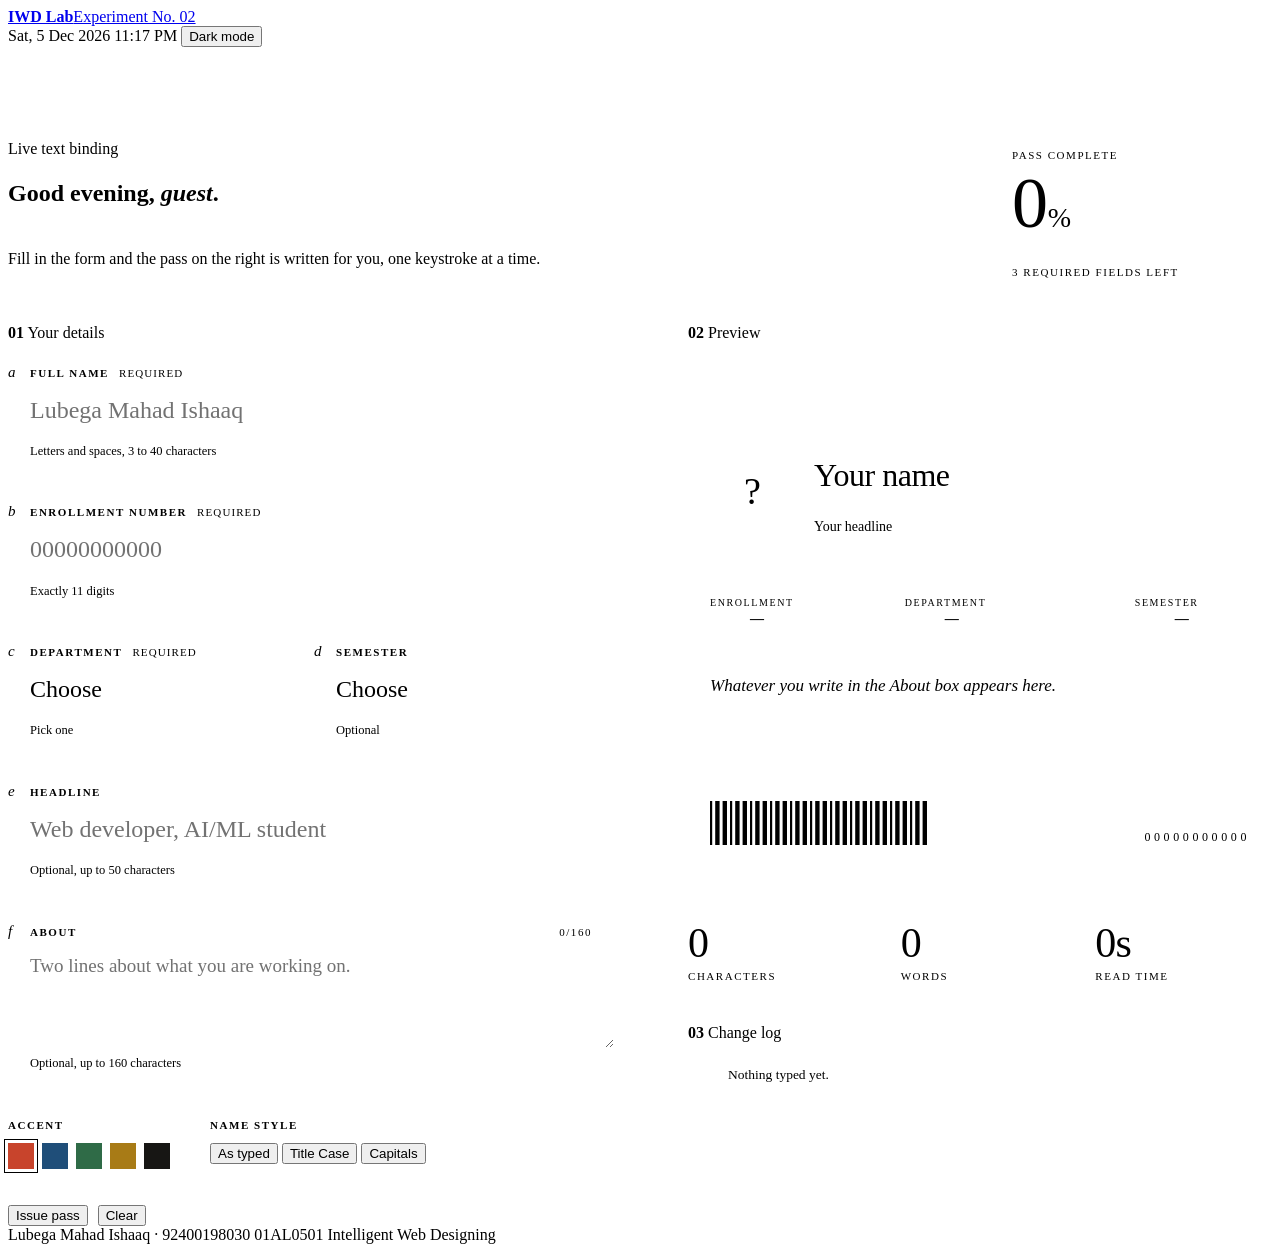
==== experiment-2/index.html @ 5ffbc09e "Add experiment 2" ====
<!DOCTYPE html>
<html lang="en" data-theme="light">
<head>
  <meta charset="UTF-8">
  <meta name="viewport" content="width=device-width, initial-scale=1.0">
  <title>Lab Pass Studio | IWD Experiment 2</title>
  <meta name="description" content="Experiment 2: a responsive interface that rewrites page text as the user types.">
  <link rel="stylesheet" href="../assets/css/base.css">
  <link rel="stylesheet" href="style.css">
</head>
<body>

  <header class="masthead">
    <div class="masthead-row">
      <a class="wordmark" href="../index.html"><b>IWD Lab</b><span>Experiment No. 02</span></a>
      <div class="mast-meta">
        <span class="hide-sm" id="clock">&nbsp;</span>
        <button class="text-btn" id="themeBtn" type="button">Dark mode</button>
      </div>
    </div>
  </header>

  <main class="page">

    <!-- headline: rewritten by JavaScript as the user types -->
    <section class="hero">
      <div class="hero-text">
        <p class="kicker">Live text binding</p>
        <h1 class="display" id="greeting">Good day, <em>guest</em>.</h1>
        <p class="deck" id="deck">Fill in the form and the pass on the right is written for you, one keystroke at a time.</p>
      </div>
      <div class="meter" aria-live="polite">
        <span class="meter-label">Pass complete</span>
        <span class="meter-value"><span id="pctValue">0</span><small>%</small></span>
        <div class="meter-track"><div class="meter-fill" id="pctFill"></div></div>
        <span class="meter-note" id="pctNote">3 required fields left</span>
      </div>
    </section>

    <section class="workspace">

      <!-- left column: the form -->
      <form class="form-col" id="profileForm" novalidate>
        <div class="sec-label"><b>01</b> Your details</div>

        <div class="field" data-field="name">
          <label for="name"><span class="n">a</span>Full name <i>required</i></label>
          <input type="text" id="name" name="name" placeholder="Lubega Mahad Ishaaq" autocomplete="name" maxlength="40">
          <p class="hint" data-default="Letters and spaces, 3 to 40 characters">Letters and spaces, 3 to 40 characters</p>
        </div>

        <div class="field" data-field="enrollment">
          <label for="enrollment"><span class="n">b</span>Enrollment number <i>required</i></label>
          <input type="text" id="enrollment" name="enrollment" placeholder="00000000000" inputmode="numeric" maxlength="11">
          <p class="hint" data-default="Exactly 11 digits">Exactly 11 digits</p>
        </div>

        <div class="pair">
          <div class="field" data-field="department">
            <label for="department"><span class="n">c</span>Department <i>required</i></label>
            <select id="department" name="department">
              <option value="">Choose</option>
              <option>BS - AI ML &amp; DS</option>
              <option>Computer Engineering</option>
              <option>Information Technology</option>
              <option>Electronics &amp; Communication</option>
            </select>
            <p class="hint" data-default="Pick one">Pick one</p>
          </div>

          <div class="field" data-field="semester">
            <label for="semester"><span class="n">d</span>Semester</label>
            <select id="semester" name="semester">
              <option value="">Choose</option>
              <option>Semester 3</option>
              <option>Semester 4</option>
              <option>Semester 5</option>
              <option>Semester 6</option>
            </select>
            <p class="hint" data-default="Optional">Optional</p>
          </div>
        </div>

        <div class="field" data-field="headline">
          <label for="headline"><span class="n">e</span>Headline</label>
          <input type="text" id="headline" name="headline" placeholder="Web developer, AI/ML student" maxlength="50">
          <p class="hint" data-default="Optional, up to 50 characters">Optional, up to 50 characters</p>
        </div>

        <div class="field" data-field="about">
          <label for="about"><span class="n">f</span>About <span class="counter" id="aboutCounter">0/160</span></label>
          <textarea id="about" name="about" rows="3" maxlength="160" placeholder="Two lines about what you are working on."></textarea>
          <p class="hint" data-default="Optional, up to 160 characters">Optional, up to 160 characters</p>
        </div>

        <div class="options">
          <div>
            <span class="opt-label">Accent</span>
            <div class="swatches" id="swatches" role="radiogroup" aria-label="Accent colour">
              <button type="button" class="swatch active" data-color="#c8442c" data-name="Vermillion" style="--c:#c8442c" aria-label="Vermillion"></button>
              <button type="button" class="swatch" data-color="#1f4e79" data-name="Navy" style="--c:#1f4e79" aria-label="Navy"></button>
              <button type="button" class="swatch" data-color="#2f6b47" data-name="Forest" style="--c:#2f6b47" aria-label="Forest"></button>
              <button type="button" class="swatch" data-color="#a87b16" data-name="Ochre" style="--c:#a87b16" aria-label="Ochre"></button>
              <button type="button" class="swatch" data-color="#171614" data-name="Ink" style="--c:#171614" aria-label="Ink"></button>
            </div>
          </div>
          <div>
            <span class="opt-label">Name style</span>
            <div class="tabs" id="caseControl">
              <button type="button" data-case="normal" class="active">As typed</button>
              <button type="button" data-case="title">Title Case</button>
              <button type="button" data-case="upper">Capitals</button>
            </div>
          </div>
        </div>

        <div class="actions">
          <button type="submit" class="btn">Issue pass</button>
          <button type="button" class="btn ghost" id="resetBtn">Clear</button>
        </div>
      </form>

      <!-- right column: everything here is written by script.js -->
      <aside class="preview-col">
        <div class="sec-label"><b>02</b> Preview</div>

        <article class="pass" id="pass">
          <header class="pass-top">
            <span>IWD Lab Pass</span>
            <span id="pvYear">2026</span>
          </header>

          <div class="pass-main">
            <div class="monogram" id="pvInitials">?</div>
            <div class="pass-id">
              <h2 id="pvName">Your name</h2>
              <p id="pvHeadline">Your headline</p>
            </div>
          </div>

          <dl class="pass-meta">
            <div><dt>Enrollment</dt><dd id="pvEnroll">&mdash;</dd></div>
            <div><dt>Department</dt><dd id="pvDept">&mdash;</dd></div>
            <div><dt>Semester</dt><dd id="pvSem">&mdash;</dd></div>
          </dl>

          <p class="pass-about" id="pvAbout">Whatever you write in the About box appears here.</p>

          <footer class="pass-foot">
            <svg class="barcode" id="barcode" viewBox="0 0 220 44" preserveAspectRatio="none" aria-hidden="true"></svg>
            <span class="code-num" id="pvCode">00000000000</span>
          </footer>

          <span class="stamp" id="stamp">Issued</span>
        </article>

        <div class="figures">
          <div><span id="stChars">0</span><small>Characters</small></div>
          <div><span id="stWords">0</span><small>Words</small></div>
          <div><span id="stRead">0s</span><small>Read time</small></div>
        </div>

        <div class="log">
          <div class="sec-label"><b>03</b> Change log</div>
          <ol id="log"><li class="empty">Nothing typed yet.</li></ol>
        </div>
      </aside>

    </section>
  </main>

  <div class="toast" id="toast" role="status" aria-live="polite"></div>

  <footer class="colophon">
    <span>Lubega Mahad Ishaaq &middot; 92400198030</span>
    <span>01AL0501 Intelligent Web Designing</span>
  </footer>

  <script src="script.js"></script>
</body>
</html>
---- experiment-2/style.css ----
/* Experiment 2 page styles. Shared colours and fonts are in ../assets/css/base.css */

:root { --pass: var(--accent); }

/* ---------- hero ---------- */
.hero {
  display: grid; grid-template-columns: minmax(0, 1fr) 260px; gap: 48px; align-items: end;
  padding: clamp(36px, 6vw, 80px) 0 40px;
  border-bottom: 1px solid var(--ink);
}
.hero .kicker { margin-bottom: 22px; }
.hero .display { min-height: 2em; }
.hero .display em { color: var(--pass); transition: color .3s; }
.hero .deck { margin-top: 22px; }

.meter { display: flex; flex-direction: column; gap: 6px; padding-bottom: 6px; }
.meter-label, .meter-note { font-size: 11px; letter-spacing: .14em; text-transform: uppercase; color: var(--ink-2); }
.meter-value { font-family: var(--serif); font-size: 72px; line-height: 1; letter-spacing: -.03em; }
.meter-value small { font-size: 28px; color: var(--ink-3); margin-left: 2px; }
.meter-track { height: 3px; background: var(--rule); margin: 8px 0 4px; }
.meter-fill { height: 100%; width: 0; background: var(--pass); transition: width .4s cubic-bezier(.2, .8, .2, 1); }

/* ---------- two-column workspace ---------- */
.workspace { display: grid; grid-template-columns: minmax(0, 1fr) minmax(0, 1fr); }
.form-col { padding: 0 48px 0 0; border-right: 1px solid var(--rule); }
.preview-col { padding: 0 0 0 48px; }

/* ---------- form ---------- */
.field { padding: 22px 0 6px; }
.field label {
  display: flex; align-items: baseline; gap: 10px;
  font-size: 11px; letter-spacing: .14em; text-transform: uppercase; color: var(--ink-2); font-weight: 700;
}
.field label .n { font-family: var(--serif); font-style: italic; font-size: 15px; letter-spacing: 0; text-transform: none; color: var(--ink-3); font-weight: 400; width: 12px; }
.field label i { font-style: normal; font-weight: 400; color: var(--ink-3); letter-spacing: .1em; }
.field label .counter { margin-left: auto; font-weight: 400; color: var(--ink-3); }
.field label .counter.near { color: var(--accent); }

input, select, textarea {
  display: block; width: 100%; margin-top: 8px;
  font-family: var(--serif); font-size: 24px; line-height: 1.3; color: var(--ink);
  background: transparent; border: 0; border-bottom: 1px solid var(--ink-3); border-radius: 0;
  padding: 6px 0 10px 22px; outline: none; transition: border-color .2s;
  -webkit-appearance: none; appearance: none;
}
textarea { font-size: 19px; resize: vertical; min-height: 84px; }
select {
  cursor: pointer;
  background-image: linear-gradient(45deg, transparent 50%, var(--ink-2) 50%), linear-gradient(135deg, var(--ink-2) 50%, transparent 50%);
  background-position: calc(100% - 12px) 55%, calc(100% - 6px) 55%;
  background-size: 6px 6px; background-repeat: no-repeat;
}
select option { font-family: var(--sans); font-size: 15px; color: #171614; }
::placeholder { color: var(--ink-3); opacity: .55; }
input:focus, select:focus, textarea:focus { border-bottom: 1px solid var(--ink); box-shadow: 0 1px 0 var(--ink); }

.hint { font-size: 12.5px; color: var(--ink-3); margin-top: 8px; padding-left: 22px; min-height: 19px; }
.hint::before { display: inline-block; width: 16px; }
.field.valid .hint { color: var(--good); }
.field.valid .hint::before { content: "\2713"; }
.field.invalid .hint { color: var(--bad); }
.field.invalid .hint::before { content: "\2715"; }
.field.invalid input, .field.invalid select, .field.invalid textarea { border-bottom-color: var(--bad); box-shadow: 0 1px 0 var(--bad); }

.pair { display: grid; grid-template-columns: 1fr 1fr; gap: 28px; }

.options { display: flex; gap: 40px; flex-wrap: wrap; padding: 26px 0 8px; }
.opt-label { display: block; font-size: 11px; letter-spacing: .14em; text-transform: uppercase; color: var(--ink-2); font-weight: 700; margin-bottom: 12px; }
.swatches { display: flex; gap: 8px; }
.swatch {
  width: 26px; height: 26px; background: var(--c); border: 0; cursor: pointer;
  outline: 1px solid transparent; outline-offset: 3px; transition: outline-color .15s, transform .15s;
}
.swatch:hover { transform: translateY(-2px); }
.swatch.active { outline-color: var(--ink); }

.actions { display: flex; gap: 10px; padding-top: 28px; }

/* ---------- the pass ---------- */
.pass {
  position: relative; margin-top: 28px; overflow: hidden;
  background: var(--card); border: 1px solid var(--ink);
  box-shadow: 10px 10px 0 -1px var(--paper), 10px 10px 0 0 var(--ink);
}
.pass-top {
  display: flex; justify-content: space-between; padding: 12px 22px;
  background: var(--pass); color: #fff; transition: background .3s;
  font-size: 11px; letter-spacing: .2em; text-transform: uppercase; font-weight: 700;
}
.pass-main { display: flex; gap: 20px; align-items: center; padding: 26px 22px 20px; }
.monogram {
  flex: none; width: 84px; height: 84px; display: grid; place-items: center;
  border: 1px solid var(--ink); font-family: var(--serif); font-size: 38px; letter-spacing: -.02em;
  background: var(--paper);
}
.pass-id { min-width: 0; }
.pass-id h2 { font-family: var(--serif); font-weight: 400; font-size: 32px; line-height: 1.08; letter-spacing: -.015em; word-break: break-word; }
.pass-id p { margin-top: 6px; font-size: 14px; color: var(--pass); transition: color .3s; }

.pass-meta { display: grid; grid-template-columns: 1.1fr 1.3fr .9fr; border-top: 1px solid var(--rule); border-bottom: 1px solid var(--rule); }
.pass-meta div { padding: 12px 22px; border-right: 1px solid var(--rule); min-width: 0; }
.pass-meta div:last-child { border-right: 0; }
.pass-meta dt { font-size: 10px; letter-spacing: .16em; text-transform: uppercase; color: var(--ink-3); }
.pass-meta dd { font-size: 14px; font-weight: 700; margin-top: 3px; word-break: break-word; }

.pass-about { font-family: var(--serif); font-style: italic; font-size: 17px; line-height: 1.45; color: var(--ink-2); padding: 18px 22px; min-height: 92px; }

.pass-foot { display: flex; align-items: flex-end; justify-content: space-between; gap: 16px; padding: 0 22px 20px; }
.barcode { width: 220px; max-width: 60%; height: 44px; color: var(--ink); }
.code-num { font-size: 12px; letter-spacing: .3em; color: var(--ink-2); }

.placeholder { color: var(--ink-3) !important; }

.stamp {
  position: absolute; right: 22px; bottom: 46px; transform: rotate(-8deg) scale(1.4); opacity: 0;
  border: 2px solid var(--pass); color: var(--pass); padding: 4px 12px;
  font-size: 12px; font-weight: 700; letter-spacing: .24em; text-transform: uppercase;
  transition: opacity .3s, transform .35s cubic-bezier(.2, 1.4, .4, 1);
  pointer-events: none;
}
.stamp.on { opacity: .9; transform: rotate(-8deg) scale(1); }

/* text flash when a value changes */
.flash { animation: flash .6s ease; }
@keyframes flash { from { background: color-mix(in srgb, var(--pass) 18%, transparent); } to { background: transparent; } }

/* ---------- figures + log ---------- */
.figures { display: grid; grid-template-columns: repeat(3, 1fr); margin-top: 40px; border-top: 1px solid var(--ink); border-bottom: 1px solid var(--rule); }
.figures div { padding: 16px 0 14px 18px; border-left: 1px solid var(--rule); }
.figures div:first-child { border-left: 0; padding-left: 0; }
.figures span { display: block; font-family: var(--serif); font-size: 42px; line-height: 1.05; letter-spacing: -.02em; }
.figures small { font-size: 11px; letter-spacing: .14em; text-transform: uppercase; color: var(--ink-2); }

.log { margin-top: 26px; }
.log ol { list-style: none; }
.log li { display: flex; justify-content: space-between; gap: 12px; padding: 9px 0; border-bottom: 1px dotted var(--rule); font-size: 13.5px; }
.log li time { color: var(--ink-3); font-size: 12px; }
.log li.empty { color: var(--ink-3); }
.log li:first-child:not(.empty) { animation: slideIn .35s ease; }
@keyframes slideIn { from { opacity: 0; transform: translateY(-6px); } to { opacity: 1; transform: none; } }

/* ---------- toast ---------- */
.toast {
  position: fixed; left: 50%; bottom: 28px; transform: translate(-50%, 20px); opacity: 0; pointer-events: none;
  background: var(--ink); color: var(--paper); padding: 14px 22px; font-size: 13px; letter-spacing: .04em;
  transition: opacity .25s, transform .25s; max-width: calc(100% - 32px);
}
.toast.show { opacity: 1; transform: translate(-50%, 0); }

/* ---------- responsive ---------- */
@media (max-width: 960px) {
  .hero { grid-template-columns: 1fr; gap: 28px; }
  .meter { max-width: 320px; }
  .workspace { grid-template-columns: 1fr; }
  .form-col { padding: 0; border-right: 0; }
  .preview-col { padding: 40px 0 0; }
}
@media (max-width: 560px) {
  .pair { grid-template-columns: 1fr; gap: 0; }
  input, select { font-size: 20px; }
  .pass-meta { grid-template-columns: 1fr 1fr; }
  .pass-meta div:nth-child(2) { border-right: 0; }
  .pass-meta div:last-child { grid-column: span 2; border-top: 1px solid var(--rule); }
  .pass-main { padding: 22px 18px 18px; }
  .monogram { width: 64px; height: 64px; font-size: 28px; }
  .pass-id h2 { font-size: 26px; }
  .figures span { font-size: 32px; }
  .actions .btn { flex: 1; }
  .meter-value { font-size: 56px; }
}
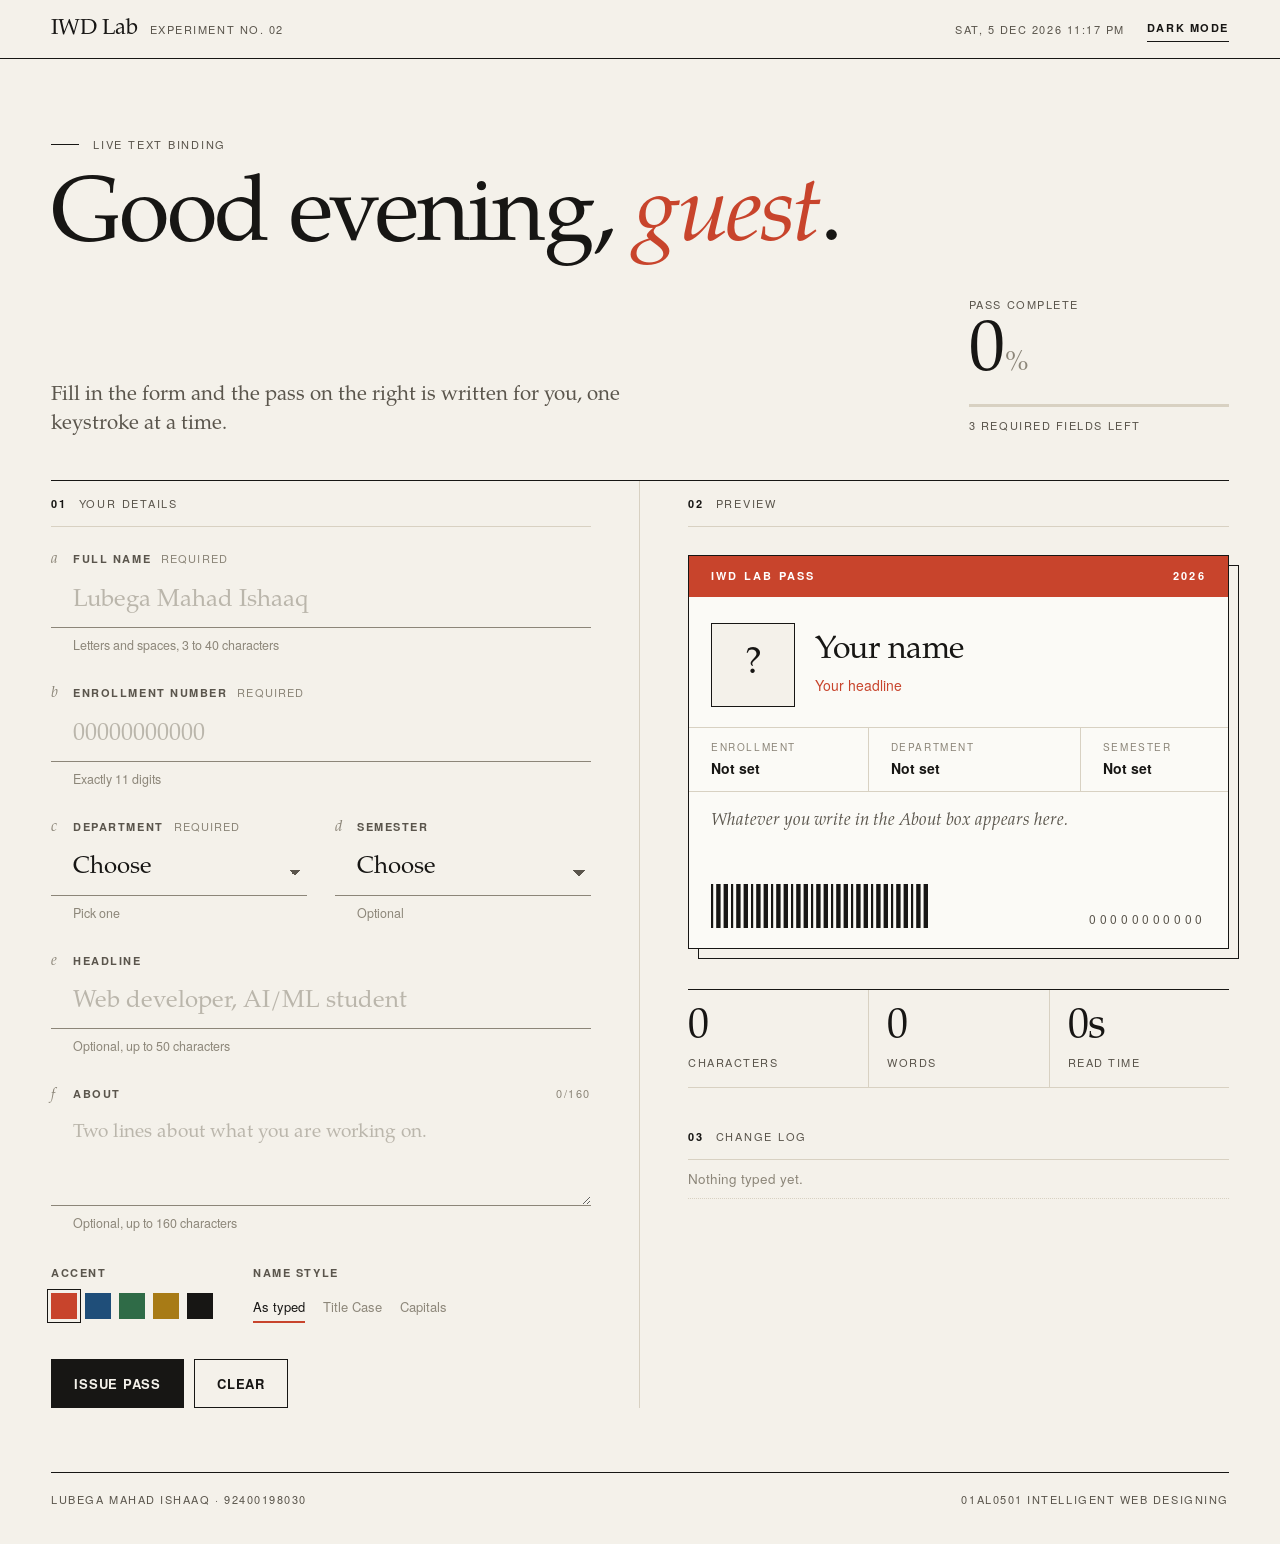
==== commit 7d914bab: "Replace dashes in experiment 2" ====
--- a/experiment-2/index.html
+++ b/experiment-2/index.html
@@ -139,9 +139,9 @@
           </div>
 
           <dl class="pass-meta">
-            <div><dt>Enrollment</dt><dd id="pvEnroll">&mdash;</dd></div>
-            <div><dt>Department</dt><dd id="pvDept">&mdash;</dd></div>
-            <div><dt>Semester</dt><dd id="pvSem">&mdash;</dd></div>
+            <div><dt>Enrollment</dt><dd id="pvEnroll">Not set</dd></div>
+            <div><dt>Department</dt><dd id="pvDept">Not set</dd></div>
+            <div><dt>Semester</dt><dd id="pvSem">Not set</dd></div>
           </dl>
 
           <p class="pass-about" id="pvAbout">Whatever you write in the About box appears here.</p>
--- a/assets/css/base.css
+++ b/assets/css/base.css
@@ -0,0 +1,133 @@
+/* Shared styles for both experiments: fonts, colours, masthead, controls.
+   Fonts are TeX Gyre Pagella (serif) and TeX Gyre Heros (sans), stored in /assets/fonts. */
+
+@font-face { font-family: "Pagella"; src: url("../fonts/texgyrepagella-regular.woff") format("woff"); font-weight: 400; font-style: normal; font-display: swap; }
+@font-face { font-family: "Pagella"; src: url("../fonts/texgyrepagella-italic.woff") format("woff"); font-weight: 400; font-style: italic; font-display: swap; }
+@font-face { font-family: "Heros"; src: url("../fonts/texgyreheros-regular.woff") format("woff"); font-weight: 400; font-display: swap; }
+@font-face { font-family: "Heros"; src: url("../fonts/texgyreheros-bold.woff") format("woff"); font-weight: 700; font-display: swap; }
+
+:root {
+  --paper: #f4f1ea;
+  --paper-2: #ebe6db;
+  --card: #fbfaf6;
+  --ink: #171614;
+  --ink-2: #5a554c;
+  --ink-3: #8c8679;
+  --rule: #d8d1c2;
+  --accent: #c8442c;
+  --good: #2f6b47;
+  --bad: #c8442c;
+  --serif: "Pagella", "Palatino Linotype", Palatino, Georgia, serif;
+  --sans: "Heros", "Helvetica Neue", Helvetica, Arial, sans-serif;
+  --gutter: clamp(18px, 4vw, 56px);
+}
+
+[data-theme="dark"] {
+  --paper: #121110;
+  --paper-2: #1c1a17;
+  --card: #191815;
+  --ink: #ede7da;
+  --ink-2: #b1aa9c;
+  --ink-3: #7d776c;
+  --rule: #34312b;
+  --accent: #e8694c;
+  --good: #7fbf95;
+  --bad: #e8694c;
+}
+
+* { box-sizing: border-box; margin: 0; padding: 0; }
+
+html { -webkit-text-size-adjust: 100%; }
+
+body {
+  background: var(--paper);
+  color: var(--ink);
+  font-family: var(--sans);
+  font-size: 15px;
+  line-height: 1.5;
+  font-variant-numeric: tabular-nums;
+  -webkit-font-smoothing: antialiased;
+  transition: background-color .25s ease, color .25s ease;
+}
+
+::selection { background: var(--accent); color: var(--paper); }
+
+/* ---------- masthead ---------- */
+.masthead {
+  padding: 0 var(--gutter);
+  border-bottom: 1px solid var(--ink);
+  position: sticky; top: 0; z-index: 20;
+  background: var(--paper);
+}
+.masthead-row {
+  max-width: 1280px; margin: 0 auto; height: 58px;
+  display: flex; align-items: center; justify-content: space-between; gap: 16px;
+}
+.wordmark { display: flex; align-items: baseline; gap: 12px; color: inherit; text-decoration: none; }
+.wordmark b { font-family: var(--serif); font-weight: 400; font-size: 22px; letter-spacing: -.01em; }
+.wordmark span { font-size: 11px; letter-spacing: .14em; text-transform: uppercase; color: var(--ink-2); }
+.mast-meta { display: flex; align-items: center; gap: 22px; font-size: 11px; letter-spacing: .14em; text-transform: uppercase; color: var(--ink-2); }
+
+.text-btn {
+  font: inherit; font-size: 11px; letter-spacing: .14em; text-transform: uppercase; font-weight: 700;
+  color: var(--ink); background: none; border: 0; cursor: pointer; padding: 4px 0;
+  border-bottom: 1px solid var(--ink);
+}
+.text-btn:hover { color: var(--accent); border-color: var(--accent); }
+
+/* ---------- page frame ---------- */
+.page { max-width: calc(1280px + 2 * var(--gutter)); margin: 0 auto; padding: 0 var(--gutter); }
+
+.kicker {
+  font-size: 11px; letter-spacing: .16em; text-transform: uppercase; color: var(--ink-2);
+  display: flex; gap: 14px; align-items: center;
+}
+.kicker::before { content: ""; width: 28px; height: 1px; background: var(--ink); }
+
+.display {
+  font-family: var(--serif); font-weight: 400;
+  font-size: clamp(42px, 7.2vw, 104px); line-height: .98; letter-spacing: -.025em;
+}
+.display em { color: var(--accent); }
+
+.deck { font-family: var(--serif); font-size: clamp(18px, 1.6vw, 21px); line-height: 1.45; color: var(--ink-2); max-width: 640px; }
+
+.sec-label {
+  display: flex; align-items: baseline; gap: 12px; padding: 14px 0; border-bottom: 1px solid var(--rule);
+  font-size: 11px; letter-spacing: .16em; text-transform: uppercase; color: var(--ink-2);
+}
+.sec-label b { color: var(--ink); font-weight: 700; }
+
+/* text tabs used as segmented controls */
+.tabs { display: inline-flex; gap: 18px; flex-wrap: wrap; }
+.tabs button {
+  font: inherit; font-size: 13px; color: var(--ink-3); background: none; border: 0; cursor: pointer;
+  padding: 4px 0; border-bottom: 2px solid transparent; transition: color .15s, border-color .15s;
+}
+.tabs button:hover { color: var(--ink); }
+.tabs button.active { color: var(--ink); border-bottom-color: var(--accent); }
+
+/* buttons */
+.btn {
+  font: inherit; font-size: 13px; font-weight: 700; letter-spacing: .06em; text-transform: uppercase;
+  padding: 14px 22px; border: 1px solid var(--ink); background: var(--ink); color: var(--paper);
+  cursor: pointer; transition: background .15s, color .15s;
+}
+.btn:hover { background: var(--accent); border-color: var(--accent); }
+.btn.ghost { background: transparent; color: var(--ink); }
+.btn.ghost:hover { background: var(--ink); color: var(--paper); border-color: var(--ink); }
+
+/* footer */
+.colophon {
+  max-width: 1280px; margin: 64px auto 0; padding: 18px 0 36px;
+  display: flex; justify-content: space-between; gap: 12px; flex-wrap: wrap;
+  border-top: 1px solid var(--ink);
+  font-size: 11px; letter-spacing: .14em; text-transform: uppercase; color: var(--ink-2);
+}
+
+@media (max-width: 1376px) { .colophon { margin-left: var(--gutter); margin-right: var(--gutter); } }
+
+@media (max-width: 640px) {
+  .mast-meta .hide-sm { display: none; }
+  .wordmark span { display: none; }
+}
